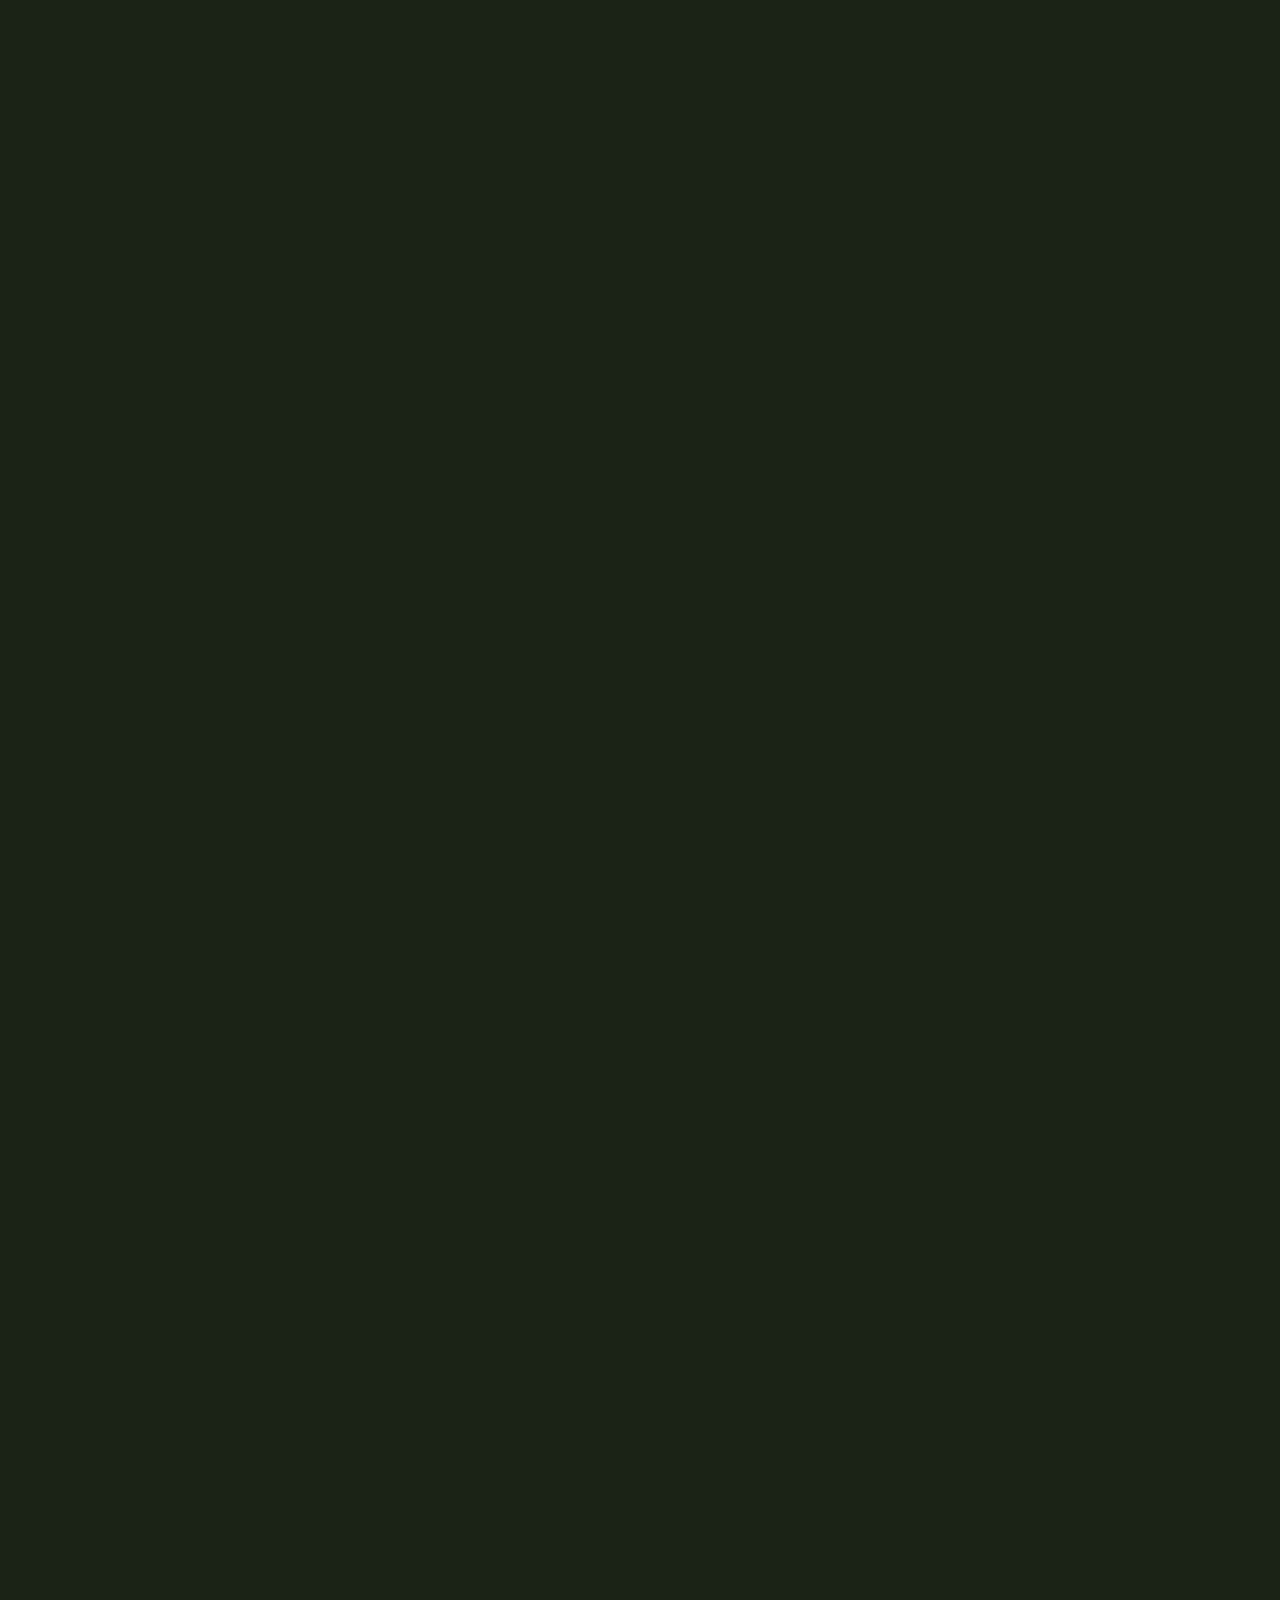
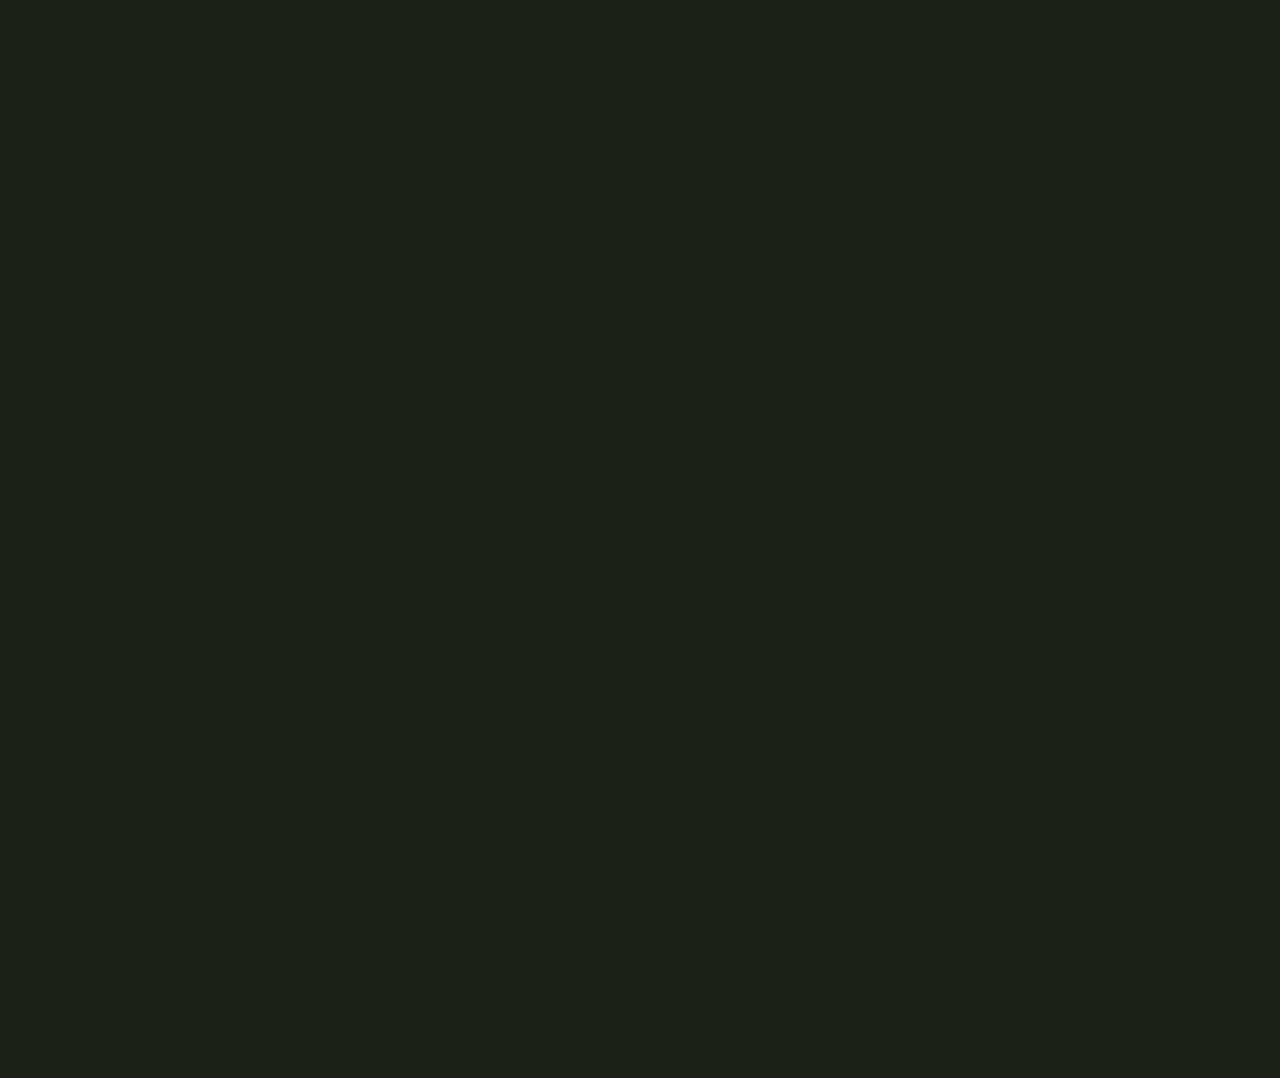
==== index.html @ 8274d542 "first commit" ====
<!DOCTYPE html>
<html lang="en">
<head>
    <meta charset="UTF-8">
    <meta name="viewport" content="width=device-width, initial-scale=1.0">
    <title>Document</title>
    <link rel="stylesheet" href="style.css">
</head>
<body>
    <nav>
         <div id="logo">
            <img src="./photos/plant 1.png" alt="plant">
            <h2>Planto</h2>
         </div>
         <div id="middle_content">
            <li>Home</li>
            <li>plant Type <img src="photos/Polygon 1.png" alt=""></li>
            <li>More</li>
            <li>Contact</li>
         </div>
        <div id="icons">
            <img src="photos/search-interface-symbol 1.png" alt="">
            <img src="photos/bag 1.png" alt="">
            <img src="photos/Group 3.png" alt="">
        </div>
    </nav>    
    <div id="container">
      <img  id =" background_img" src="photos/background.png" alt="">
      <div class="text">
        <h1>Breath Natural</h1>
        <p>
            Lorem ipsum dolor sit amet, consectetur adipiscing elit, sed do eiusmod tempor incididunt ut labore et dolore magna aliqua.
        </p>
        <div class="text_button">
            <button class="button1">Explore</button>
           <div><button class="button2"> <img src="photos/Polygon 1.png" alt=""></div>
            <span>Live Demo...</span> 
        </div>
        
      </div>
      <div id="plant_box">
          <img  src="photos/Rose Gold Feminine Calligraphy Monogram Logo(15) 1.png" alt="">
          <div class="content">
            <h3>Trendy House plant</h3>
           <h1>Calathea Plant</h1>
           <button class="button">Buy Now</button>
          </div>
      </div>
    </div> 



    <script src="https://cdnjs.cloudflare.com/ajax/libs/gsap/3.12.5/gsap.min.js" integrity="sha512-7eHRwcbYkK4d9g/6tD/mhkf++eoTHwpNM9woBxtPUBWm67zeAfFC+HrdoE2GanKeocly/VxeLvIqwvCdk7qScg==" crossorigin="anonymous" referrerpolicy="no-referrer"></script>
    <script src="script.js"></script>
</body>
</html>
---- style.css ----
*{
    margin: 0;
    padding: 0;
    box-sizing: border-box;
    font-family:'inter';
}

body{
    width: 100%;
    height: 100%;
    background: #1B2316;
}
nav{
    height: 86px;
    width: 100%;
    /* background: #000; */
    display: flex;
    align-items: center;
    justify-content: space-between;
    padding: 30px 30px;
}
#logo{
    background: #fff;
    height: 0px;
    width: 0px;
    display: flex;
    align-items: center;
    gap: 30px;
    background: transparent;
}
#logo h2{
    color: #FFFFFF;
    font-size: 30px;
    opacity: 75%;
    margin-top: 5px;
    /* font-weight: 500; */
}

#middle_content{
    margin-left: 70px;
    display: flex;
    align-items: center;
    justify-content: space-between;
    gap: 45px;
    list-style: none;
    color: #ffffff;
    font-size: 22px;
    font-weight: 500;
    opacity: 75%;
    cursor: pointer;
    padding-top: 5px;
}

#icons{
    display: flex;
    align-items: center;
    justify-content: space-between;
    gap: 45px;
    opacity: 75%;
    cursor: pointer;
}

#container{
    height: 100%;
    width: 100%;
    overflow-x: hidden;
    position: relative;
    display: flex;
    justify-content: center;
  
    
}
 #background_img{
    width: 100%;
    height: 100%;
    z-index: -1;
    opacity: 0.5;
    position: relative;
}
#container .text{
   position: absolute;
   z-index: 1;
   top: 0;
   left:0 ;
   padding: 0 2%;

}
#container .text h1{
    font-size: 103px;
    width: 750px;
    margin-top: 10%;
    color: rgba(255, 255, 255, 0.75);
}
.text p{
    font-size: 20px;
    width: 750px;
    margin-top: 15px;
    color: rgba(255, 255, 255, 0.75);
}
.text .text_button{
    display: flex;
    flex-direction: row;
    gap: 30px;
}
.text .button1{
    margin-top: 10px;
    height: 55px;
    width: 190px;
    margin-top: 30px;
    border-radius: 12px;
    background-color: transparent;
    border:1px solid rgba(255, 255, 255, 0.75);
    color: rgba(255, 255, 255, 0.75);
    font-size: 34px;
}
.text .button2{
    height: 50px;
    width: 50px;
    margin-top: 36px;
    border-radius: 50%;
    background-color: transparent;
    border:1px solid rgba(255, 255, 255, 0.75);
    color: rgba(255, 255, 255, 0.75);
    font-size: 34px;
    display: flex;
    flex-direction: row;
    align-items: center;
    justify-content: center;
}
.text .button2 img{
    transform: rotate(-90deg) !important;
    scale: 2;
}
.text .text_button span{
    color: rgba(255, 255, 255, 0.75);
    margin-top: 51px;
    margin-left:-20px ;
}
#plant_box{
    position: absolute;
    z-index: 1;
    top: 0;
    right: 0;
    background-color: rgba(255, 255, 255, 0.05);
    border-radius: 77px;
    height: 500px;
    width: 30%;
    margin-top: 250px;
    margin-right: 50px;
    /* position: relative; */
    display: flex;
    flex-direction: column;
    align-items: center;
    justify-content: center;

}

#plant_box img{
    height: 90%;
    opacity: 1;
    z-index: 2;
    position: absolute;
    top:-25%;

}
#plant_box .content{
    margin-top:100px ;
    margin-left: -45px;

}
 #plant_box h3{
    color: #fff;
    opacity: 75%;
    font-size: 20px;
    font-weight: 300;
}
#plant_box h1{
    color: #fff;
    opacity: 75%;
    margin-top: 10px;
    font-size: 35px;
    font-weight: 500;
}
#plant_box .button{
    height: 64px;
    width: 200px;
    margin-top: 20px;
    border-radius: 10px;
    background-color: transparent;
    border:1px solid rgba(255, 255, 255, 0.75);
    color: rgba(255, 255, 255, 0.75);
    font-weight: 500;
    font-size: 30px;
}
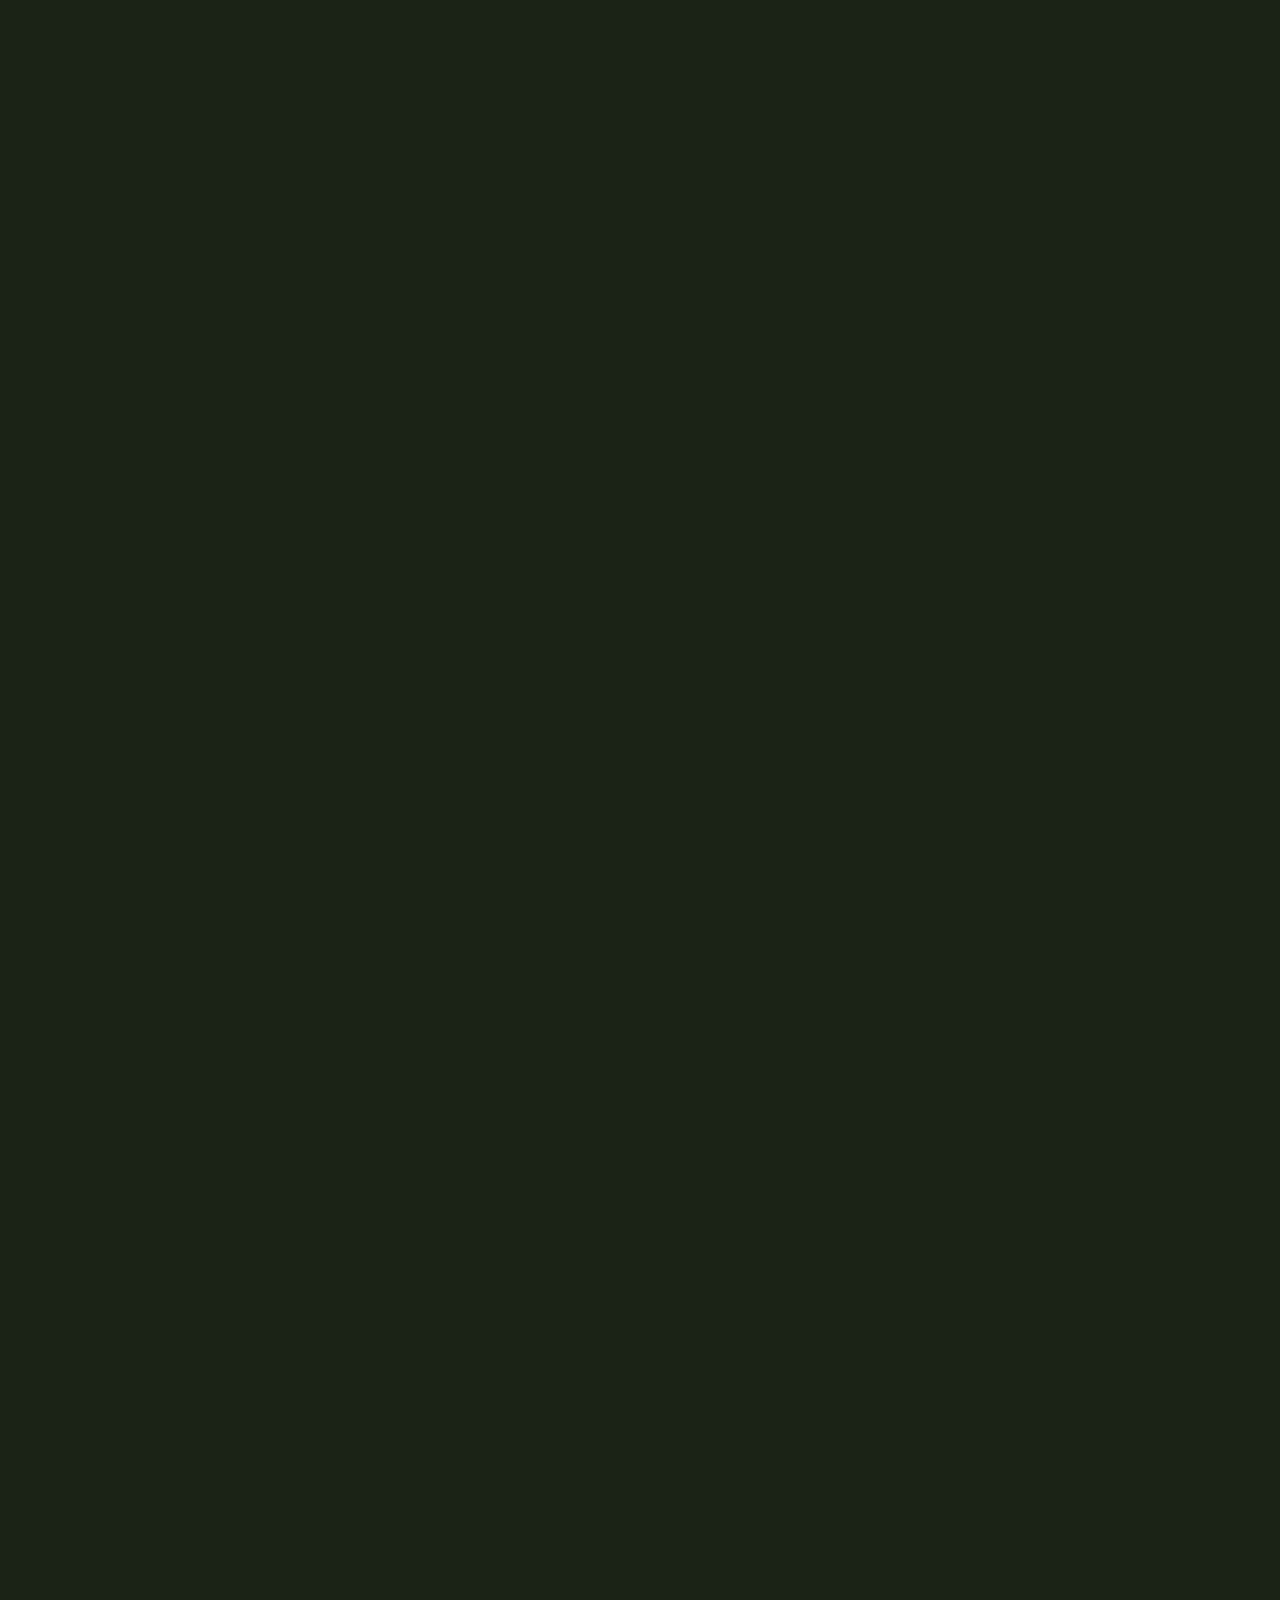
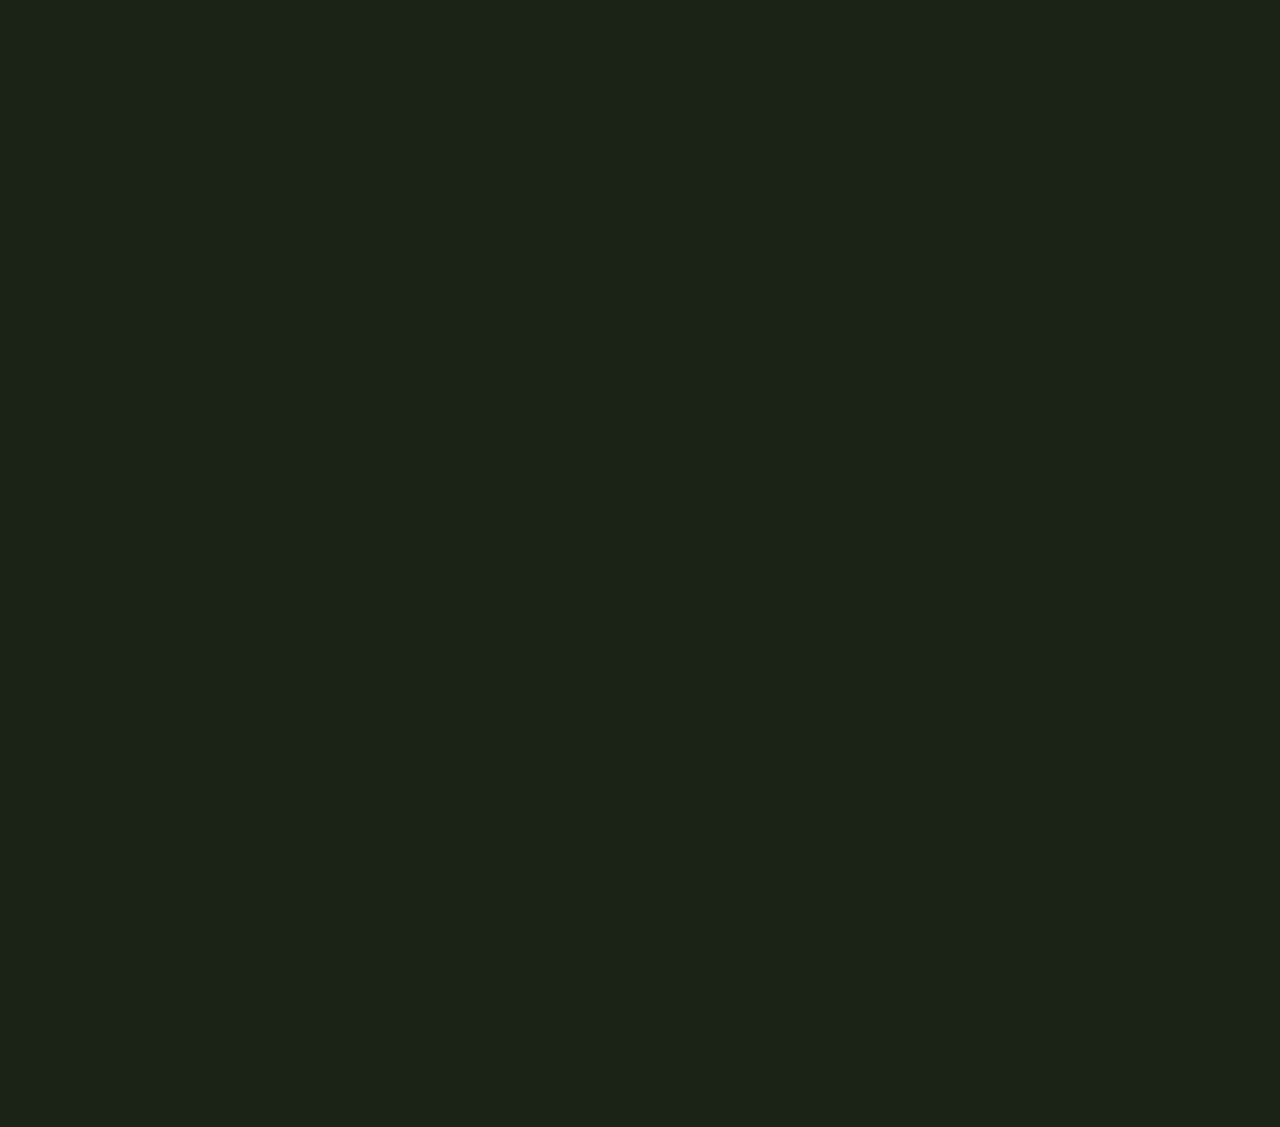
==== commit 25a4c289: "second commit" ====
--- a/index.html
+++ b/index.html
@@ -9,7 +9,7 @@
 <body>
     <nav>
          <div id="logo">
-            <img src="./photos/plant 1.png" alt="plant">
+            <img src="photos/plant 1.png" alt="">
             <h2>Planto</h2>
          </div>
          <div id="middle_content">
--- a/style.css
+++ b/style.css
@@ -11,54 +11,84 @@
     background: #1B2316;
 }
 nav{
-    height: 86px;
-    width: 100%;
-    /* background: #000; */
+    height: 15vh;
+    width: 100%;
     display: flex;
     align-items: center;
     justify-content: space-between;
-    padding: 30px 30px;
-}
-#logo{
+    padding: 2.3em 2.3em;
+    /* background-color: black; */
+}
+
+ nav #logo{
     background: #fff;
-    height: 0px;
-    width: 0px;
-    display: flex;
-    align-items: center;
-    gap: 30px;
+    height: 0%;
+    width: 0%;
+    display: flex;
+    align-items: center;
+    gap:1.8em;
     background: transparent;
 }
-#logo h2{
+ nav #logo h2{
     color: #FFFFFF;
-    font-size: 30px;
-    opacity: 75%;
-    margin-top: 5px;
-    /* font-weight: 500; */
+    font-size: 2em;
+    opacity: 75%;
+    margin-top: 2%;
 }
 
 #middle_content{
-    margin-left: 70px;
+    margin-left: 5%;
     display: flex;
     align-items: center;
     justify-content: space-between;
-    gap: 45px;
+    gap: 2em;
     list-style: none;
     color: #ffffff;
-    font-size: 22px;
+    font-size: 1.5em;
     font-weight: 500;
     opacity: 75%;
     cursor: pointer;
-    padding-top: 5px;
 }
 
 #icons{
     display: flex;
     align-items: center;
     justify-content: space-between;
-    gap: 45px;
+    gap: 2em;
     opacity: 75%;
     cursor: pointer;
 }
+@media screen and (max-width:480px) {
+     nav{
+        height:10vh ;
+        /* background: #000; */
+        padding: 0 5px;
+        /* gap: 1em; */
+     }
+     nav #logo{
+        /* height: vh; */
+        gap: 1em;
+     scale: 0.5;
+    
+     }
+     nav #logo h2{
+       
+       font-size: 25px;
+     }
+     #middle_content{
+     /* display: none; */
+     font-size: 10px;
+     gap: 1.2em;
+     margin-left: 25%;
+     /* scale: 0.5; */
+     }
+     #icons{
+        gap: 1em;
+        scale: 0.5;
+     }
+}
+
+
 
 #container{
     height: 100%;
@@ -72,7 +102,7 @@
 }
  #background_img{
     width: 100%;
-    height: 100%;
+    height: calc(100%-15vh);
     z-index: -1;
     opacity: 0.5;
     position: relative;
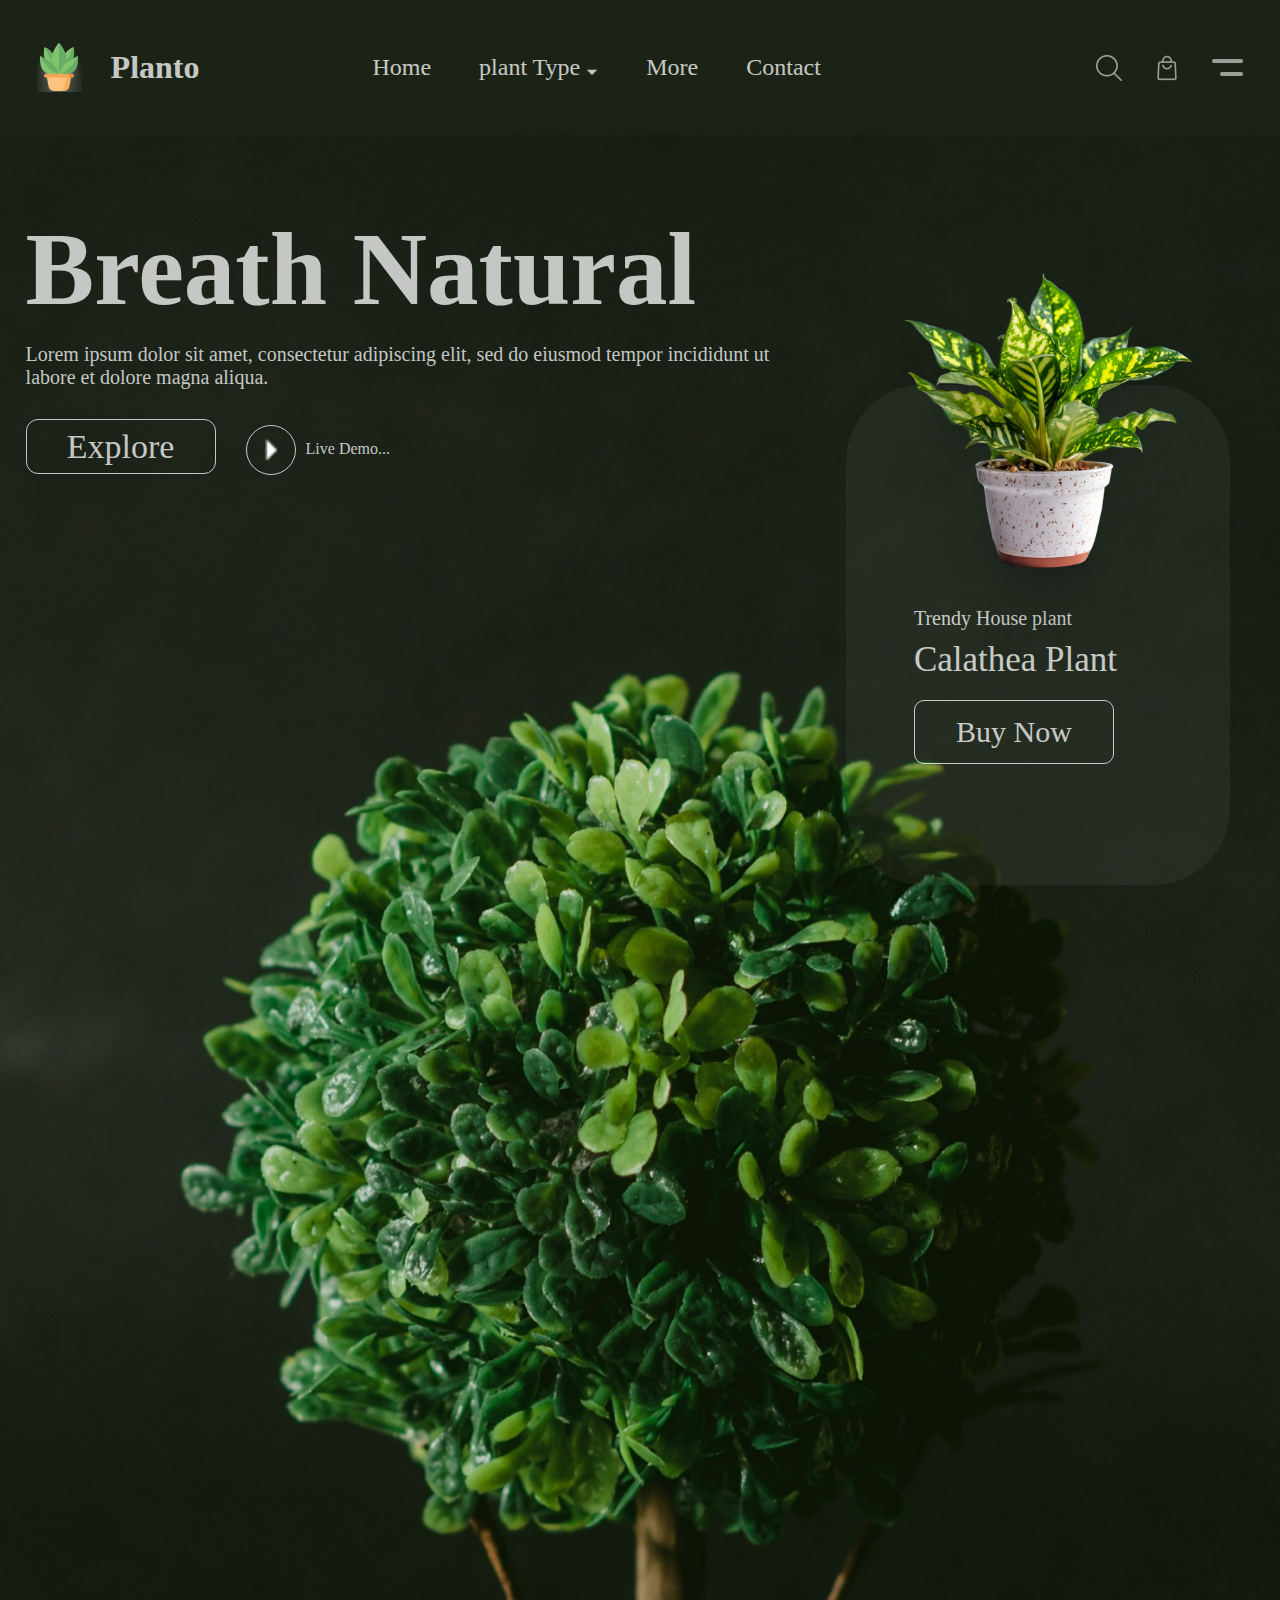
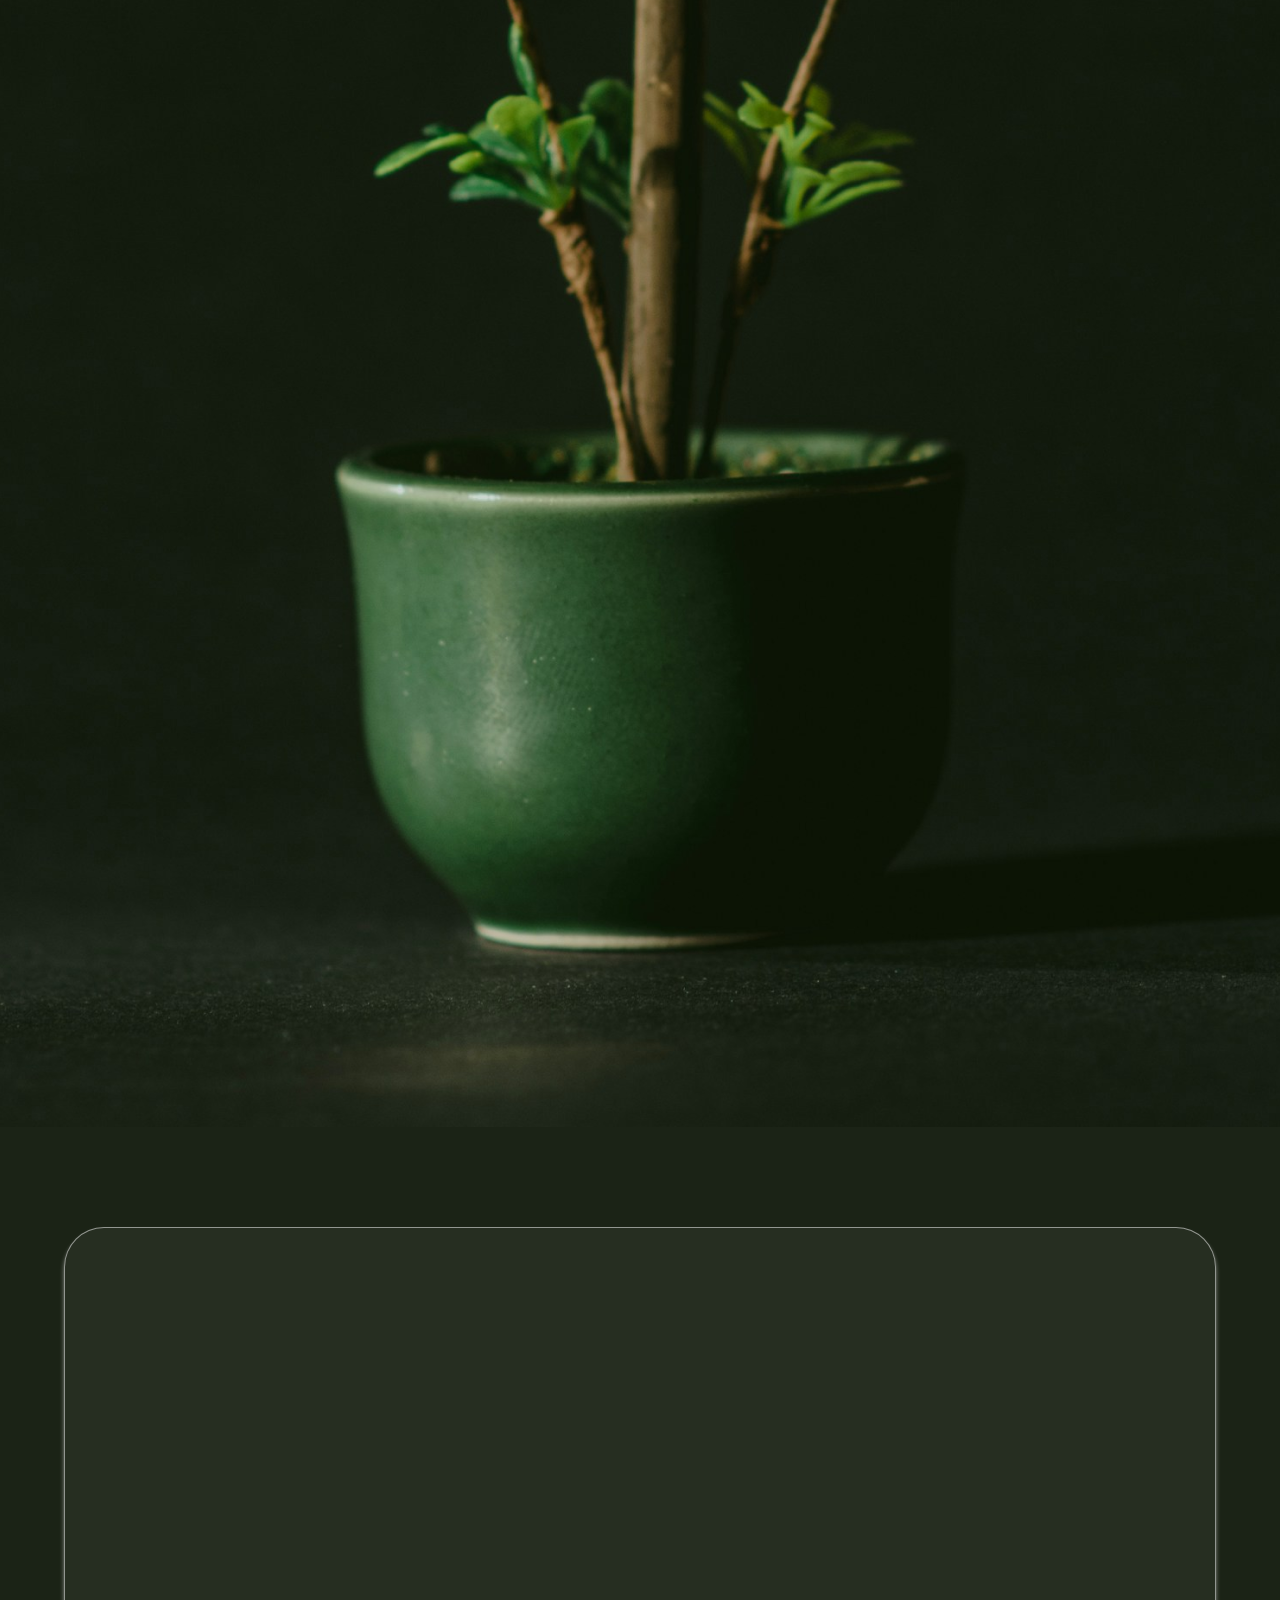
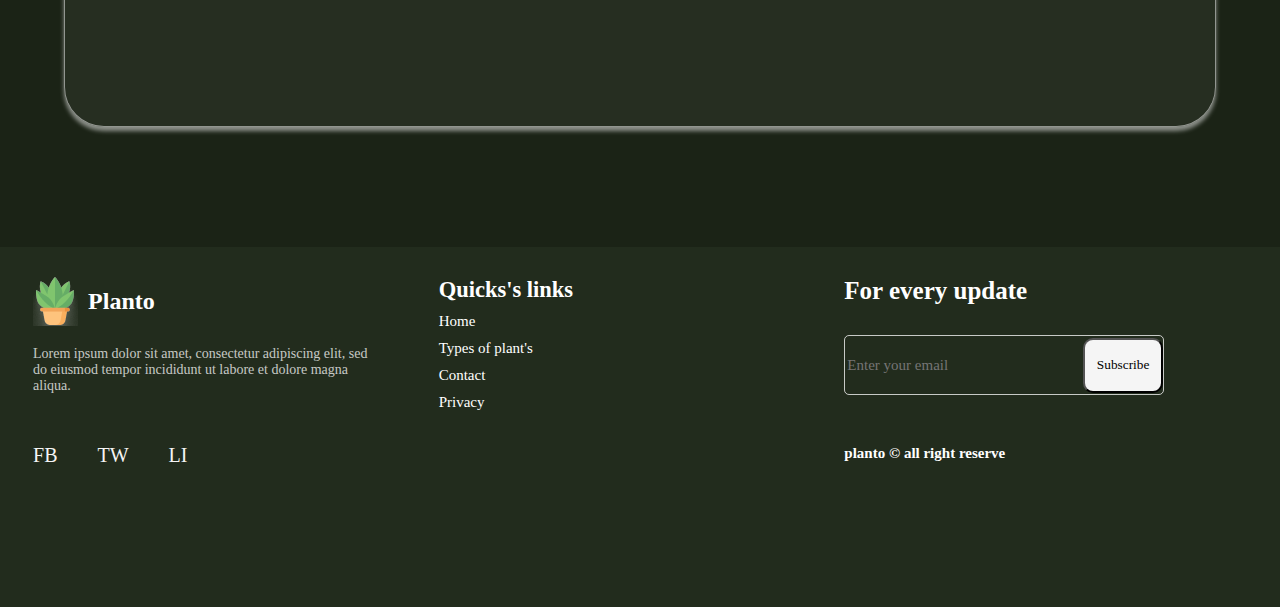
==== commit 90534a6d: "changes" ====
--- a/index.html
+++ b/index.html
@@ -14,18 +14,24 @@
          </div>
          <div id="middle_content">
             <li>Home</li>
-            <li>plant Type <img src="photos/Polygon 1.png" alt=""></li>
+            <li class="type">plant Type <img src="photos/Polygon 1.png" alt=""></li>
             <li>More</li>
             <li>Contact</li>
          </div>
         <div id="icons">
             <img src="photos/search-interface-symbol 1.png" alt="">
             <img src="photos/bag 1.png" alt="">
-            <img src="photos/Group 3.png" alt="">
+            <img class="group_icon" src="photos/Group 3.png" alt="">
         </div>
     </nav>    
     <div id="container">
       <img  id =" background_img" src="photos/background.png" alt="">
+      <div class="middle_content2">
+        <li>Home</li>
+        <li>plant Type </li>
+        <li>More</li>
+        <li>Contact</li>
+    </div>
       <div class="text">
         <h1>Breath Natural</h1>
         <p>
@@ -47,7 +53,44 @@
           </div>
       </div>
     </div> 
+    
+    <div id="page4">
 
+      <div id="ourBest">
+
+      </div>
+      <footer>
+          <div id="first">
+            <div id="logo">
+              <img src="photos/plant 1.png" alt="">
+              <h2>Planto</h2>
+           </div>
+           <p>Lorem ipsum dolor sit amet, consectetur adipiscing elit, sed do eiusmod tempor incididunt ut labore et dolore magna aliqua.</p>
+           <div class="firstList">
+            <a href="#">FB</a>
+            <a href="#">TW</a>
+            <a href="#">LI</a>
+           </div>
+          </div>
+          <div id="second">
+          <h2>  Quicks's links</h2>
+            <li>Home</li>
+            <li>Types of plant's</li>
+            <li>Contact</li>
+            <li>Privacy</li>
+          </div>
+          <div id="third">
+            <h1>For every update</h1>
+            <div class="input-container">
+              <input type="email" id="newsletter" placeholder="Enter your email">
+              <button id="subscribe">Subscribe</button>
+            </div>
+            <h2>planto © all right reserve</h2>
+          </div>
+      </footer>
+  
+    </div>
+    
 
 
     <script src="https://cdnjs.cloudflare.com/ajax/libs/gsap/3.12.5/gsap.min.js" integrity="sha512-7eHRwcbYkK4d9g/6tD/mhkf++eoTHwpNM9woBxtPUBWm67zeAfFC+HrdoE2GanKeocly/VxeLvIqwvCdk7qScg==" crossorigin="anonymous" referrerpolicy="no-referrer"></script>
--- a/style.css
+++ b/style.css
@@ -58,51 +58,58 @@
     opacity: 75%;
     cursor: pointer;
 }
-@media screen and (max-width:480px) {
+
+@media screen and (max-width:768px) {
      nav{
         height:10vh ;
         /* background: #000; */
-        padding: 0 5px;
+        padding: 0 20px;
         /* gap: 1em; */
      }
      nav #logo{
         /* height: vh; */
         gap: 1em;
-     scale: 0.5;
-    
+        scale: 0.5;
      }
      nav #logo h2{
-       
        font-size: 25px;
      }
      #middle_content{
-     /* display: none; */
-     font-size: 10px;
-     gap: 1.2em;
-     margin-left: 25%;
-     /* scale: 0.5; */
+        display: none;
      }
      #icons{
         gap: 1em;
-        scale: 0.5;
+        scale: 0.6;
+        margin-left: 10px;
+     }
+     #container .middle_content2{
+        display: block;
      }
 }
 
 
 
 #container{
-    height: 100%;
+    height: calc(100%-15vh);
     width: 100%;
     overflow-x: hidden;
     position: relative;
     display: flex;
-    justify-content: center;
-  
-    
-}
+    justify-content: center;    
+}
+#container .middle_content2{
+    background-color: white;
+    height:90vh;
+    width: 50%;
+        position: absolute;
+        z-index: 6;
+        top: 0;
+        right: 0;
+        display: none;
+    }
  #background_img{
     width: 100%;
-    height: calc(100%-15vh);
+    height: 100%;
     z-index: -1;
     opacity: 0.5;
     position: relative;
@@ -221,4 +228,123 @@
     color: rgba(255, 255, 255, 0.75);
     font-weight: 500;
     font-size: 30px;
-} +} 
+
+
+
+
+/* footer */
+#page4{
+height: 120vh;
+width: 100%;
+display: flex;
+flex-direction: column;
+align-items: center;
+justify-content: space-between;
+}
+#page4 #ourBest{
+    background-color: rgba(255, 255, 255, 0.05);
+    border:0.5px solid rgba(255, 255, 255, 0.5);
+    box-shadow: 0px 4px 4px 0px rgba(255, 255, 255, 0.5);
+    width: 90%;
+    /* margin-top: 300px; */
+    margin-top: 100px;
+    margin-bottom: 50px;
+    height:500px;
+    border-radius: 40px;
+    /* margin-top: 70px; */
+}
+#page4 footer{
+    background: #222C1D;
+    height: 40vh;
+    width: 100%;
+    padding: 30px;
+    display: flex;
+    flex-direction: row;
+   justify-content: space-evenly;
+   color:#fff ;
+   list-style: none;
+}
+#page4 footer #first,#second,#third{
+  width: 33%;
+}
+#page4 #first #logo{
+display: flex;
+flex-direction: row;
+align-items: center;
+gap: 10px;
+}
+#page4 #first p{
+   font-size: 14px;
+   width: 350px;
+   margin-top: 20px;
+   color: rgba(255, 255, 255, 0.75);
+}
+a{
+    text-decoration: none;
+    color: whitesmoke;
+}
+#page4 #first .firstList {
+    /* list-style: none; */
+    margin-top: 50px;
+    display: flex;
+    flex-direction: row;
+    color: white;
+    gap: 40px;
+    font-size: 20px;
+    text-decoration: none;
+}
+#first .firstlist a{
+    text-decoration: none !important;
+}
+#second{
+    display: flex;
+    flex-direction: column;
+    gap: 10px;
+    font-size: 15px;
+}
+#second h1{
+    font-size: 20px;
+}
+#second li{
+    gap: 5px;
+}
+#third{
+    display: flex;
+    flex-direction: column;
+    gap: 30px;
+}
+#third .input-container{
+    height: 60px;
+    width:320px ;
+    /* background-color: red; */
+    display: flex;
+    flex-direction: row;
+    align-items: center;
+    border-radius: 5px;
+    border: 1px solid rgba(255, 255, 255, 0.75);;
+}
+#third input{
+    height: 60px;
+    width: 450px;
+    background-color: transparent;
+    border: none;
+    padding: 2px;
+    font-size: 15px;
+}
+#third h2{
+    font-size: 15px;
+    margin-top: 20px;
+}
+#third h1{
+    font-size: 25px;
+}
+#third button{
+    height: 55px;
+    width: 150px;
+    background-color: whitesmoke;
+    border-radius: 10px;
+    -webkit-appearance: none;
+  -moz-appearance: none;
+  appearance: none;
+}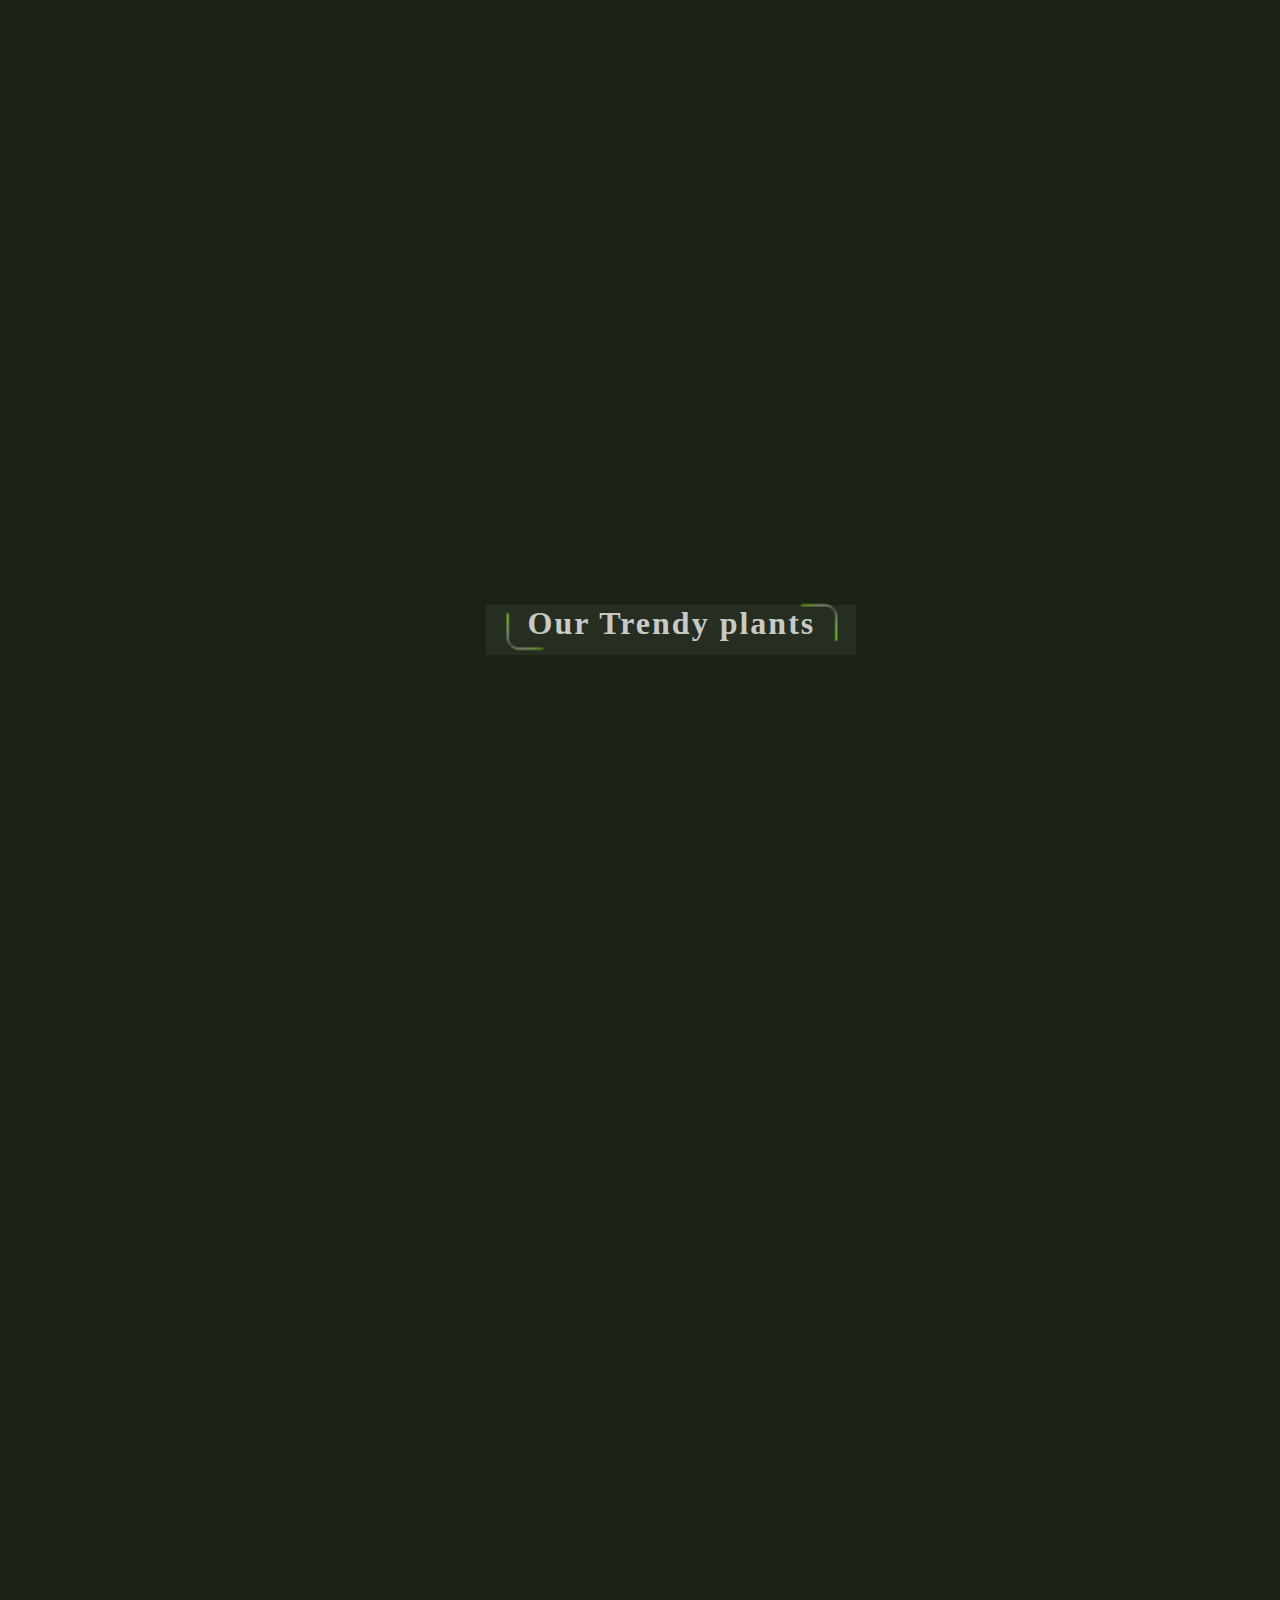
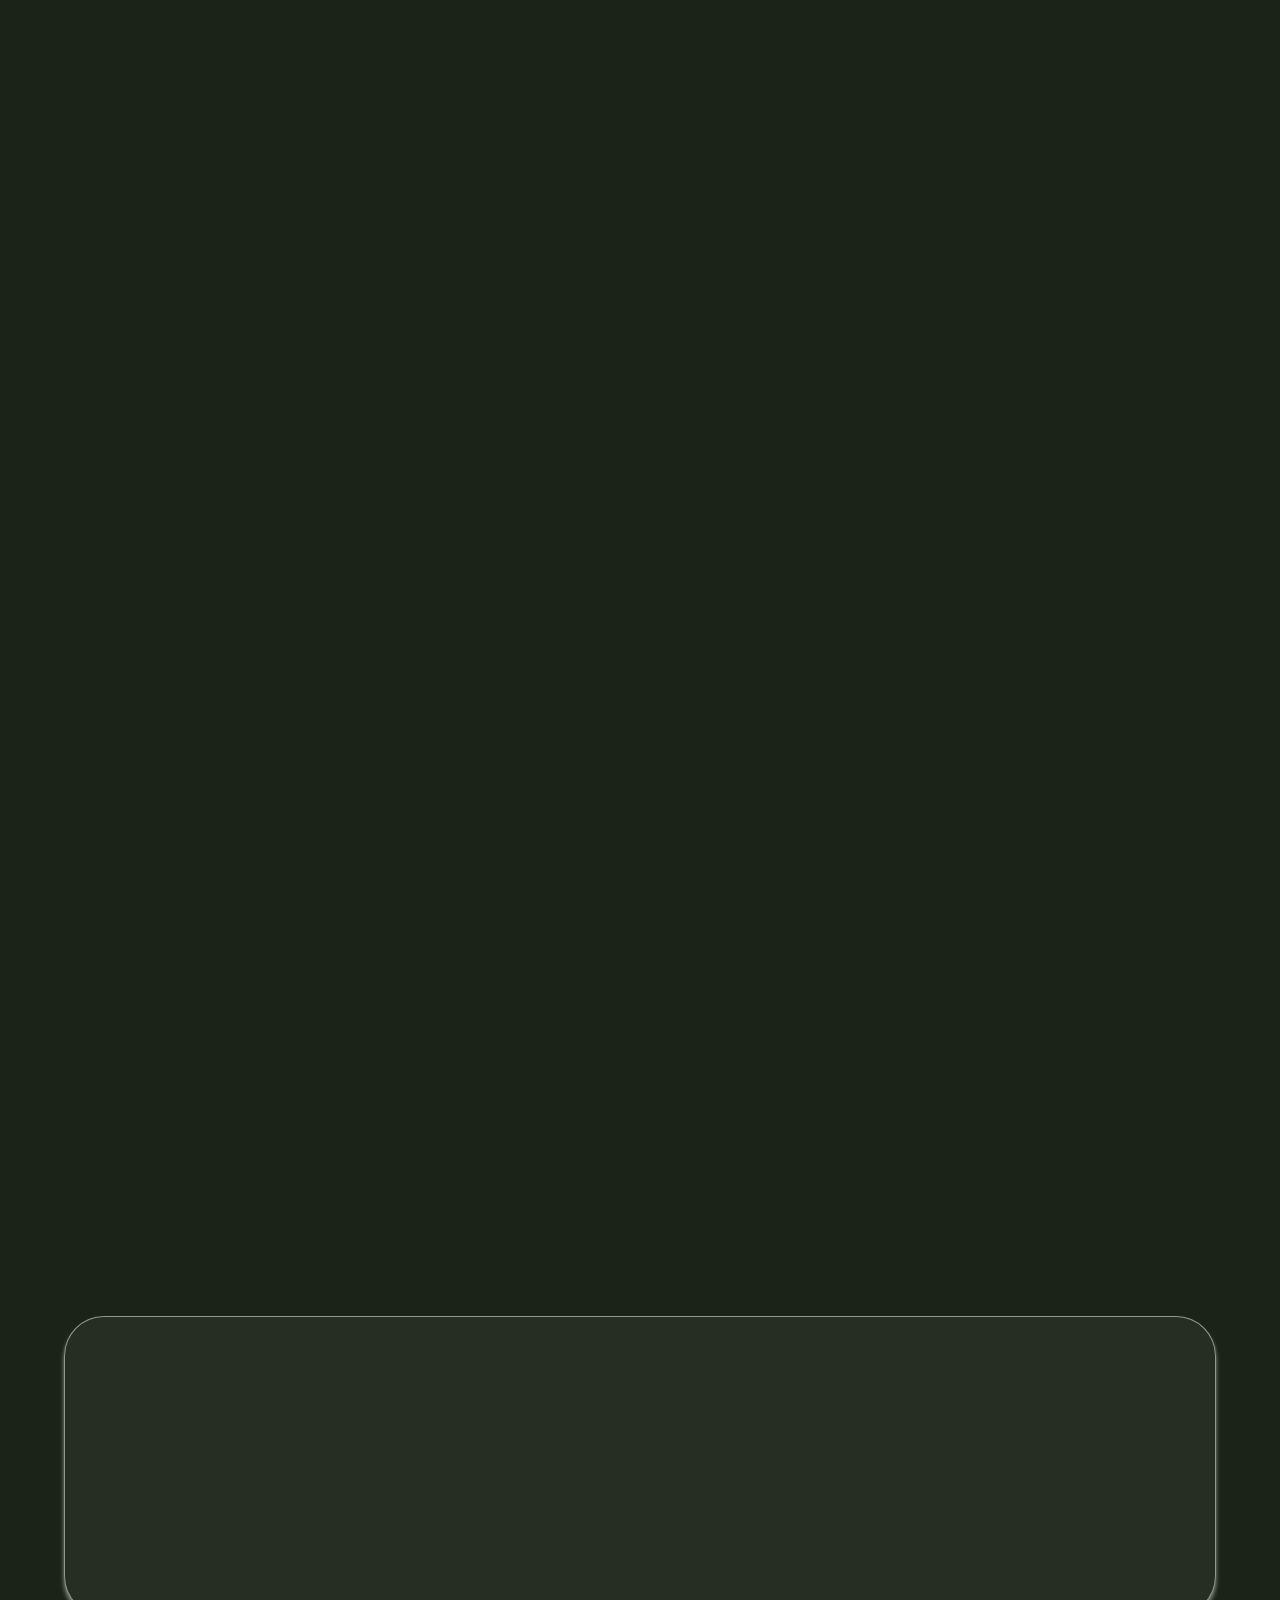
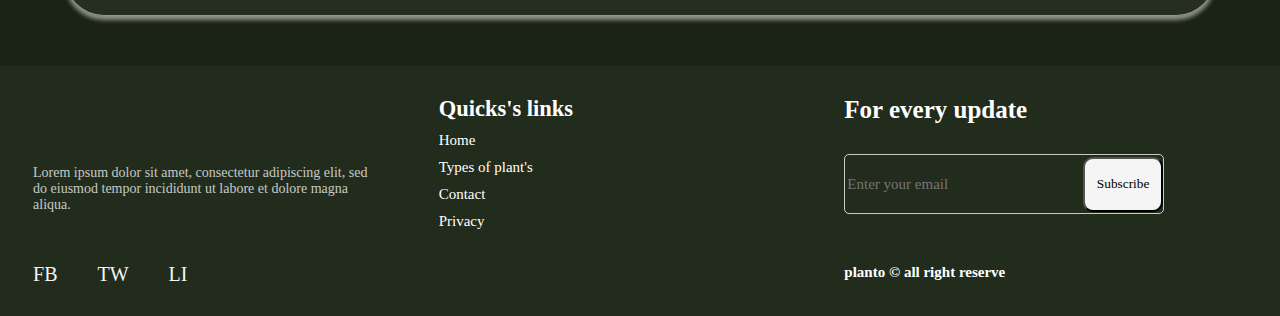
==== commit b55871b0: "fourth" ====
--- a/index.html
+++ b/index.html
@@ -12,6 +12,7 @@
             <img src="photos/plant 1.png" alt="">
             <h2>Planto</h2>
          </div>
+
          <div id="middle_content">
             <li>Home</li>
             <li class="type">plant Type <img src="photos/Polygon 1.png" alt=""></li>
@@ -25,13 +26,13 @@
         </div>
     </nav>    
     <div id="container">
-      <img  id =" background_img" src="photos/background.png" alt="">
+      <img  id =" background_img" src="photos/background2.png" alt="">
       <div class="middle_content2">
         <li>Home</li>
         <li>plant Type </li>
         <li>More</li>
         <li>Contact</li>
-    </div>
+      </div>
       <div class="text">
         <h1>Breath Natural</h1>
         <p>
@@ -52,12 +53,76 @@
            <button class="button">Buy Now</button>
           </div>
       </div>
+       
+      <div class="face">
+        <img src="photos/unsplash_3TLl_97HNJo.png" alt="">
+      </div>
+      <div class="small_text">
+        <h1>Our Trendy plants</h1>
+        <img src="photos/Vector 1.png" alt="" class="vector1">
+        <img src="photos/Vector 1.png" alt="" class="vector2">
+      </div>
+      <div class="container1">
+        <div class="img">
+          <img src="photos/Rose Gold Feminine Calligraphy Monogram Logo(20) 1.png" alt="">
+        </div>
+      </div>
+      <div class="container2">
+        
+          <img src="photos/Rose Gold Feminine Calligraphy Monogram Logo(15) 5.png" alt="">
+        
+      </div>
+
     </div> 
+    <!-- <div id="page2"> 
+      <div class="small_text">
+        <h1>Our Trendy plants</h1>
+        <img src="photos/Vector 1.png" alt="" class="vector1">
+        <img src="photos/Vector 1.png" alt="" class="vector2">
+      </div>
+      <div class="box1">
+       <div>
+        <img class="Rectangle6"   src="photos/Rectangle 6.png" alt="">
+        <img src="photos/Rose Gold Feminine Calligraphy Monogram Logo(20) 1.png" alt="">
+      
+      </div>
+       <div><img class="Rectangle6" src="photos/Rectangle 6.png" alt=""></div>
+       <div><img class="Rectangle6" src="photos/Rectangle 6.png" alt=""></div>
+      </div>
+      <div class="box2">
+          <div><img class="Rectangle6" src="photos/Rectangle 6.png" alt=""></div>
+          <div><img class="Rectangle6" src="photos/Rectangle 6.png" alt=""></div>
+          <div><img class="Rectangle6" src="photos/Rectangle 6.png" alt=""></div>
+      </div>
+      <div class="small_text2">
+        <div class="small_text"></div>
+        <h1>Our Trendy plants</h1>
+        <img src="photos/Vector 1.png" alt="" class="vector1">
+        <img src="photos/Vector 1.png" alt="" class="vector2">
+      </div>
+      <div class="box3">
+          <div><img  class="Rectangle5"  src="photos/Rectangle 7.png" alt=""></div>
+          <div><img  class="Rectangle5"  src="photos/Rectangle 7.png" alt=""></div>
+          <div><img  class="Rectangle5"  src="photos/Rectangle 7.png" alt=""></div>
+      </div>
+      <div class="small_text3">
+        <div class="small_text"></div>
+        <h1>Our Trendy plants</h1>
+        <img src="photos/Vector 1.png" alt="" class="vector1">
+        <img src="photos/Vector 1.png" alt="" class="vector2">
+      </div>-->
     
     <div id="page4">
+      
+        <div class="small_text">
+        <h1>Our Trendy plants</h1>
+        <img src="photos/Vector 1.png" alt="" class="vector1">
+        <img src="photos/Vector 1.png" alt="" class="vector2">
+      </div>
+        
 
       <div id="ourBest">
-
+       <!-- <img  class="ourBestImg" src="photos/Rose Gold Feminine Calligraphy Monogram Logo(15) 4.png" alt=""> -->
       </div>
       <footer>
           <div id="first">
@@ -87,9 +152,12 @@
             </div>
             <h2>planto © all right reserve</h2>
           </div>
-      </footer>
+       </footer>
   
-    </div>
+      </div>
+
+    
+   
     
 
 
--- a/style.css
+++ b/style.css
@@ -92,11 +92,60 @@
 #container{
     height: calc(100%-15vh);
     width: 100%;
-    overflow-x: hidden;
+    overflow: hidden;
     position: relative;
-    display: flex;
-    justify-content: center;    
-}
+    display: flex; 
+     justify-content: center;  
+
+}
+#container .container1 img{
+  position: absolute;
+  top: -90%;
+  left: -17%;
+  scale: 0.6;
+  opacity: 1;  
+}
+#container .container2 img{
+    position: absolute;
+    top: -35%;
+    right: -10%;
+    opacity: 1;  
+    scale: 1.1;
+  }
+ .small_text{
+    position: absolute;
+    width: 370px;
+    height: 50px;
+    top: 45%;
+    left: 38%;
+    text-align: center;
+    /* background: rgba(255, 255, 255, 0.05); */
+    z-index: 9;
+  }
+  .small_text h1{
+    color: rgba(255, 255, 255, 0.75);
+    letter-spacing: 2px;
+  }
+  .small_text .vector1{
+    position: absolute;
+    bottom: -15%;
+    right:0;
+    scale: 0.5;
+  }
+  .small_text .vector2{
+    position: absolute;
+    top: -23%;
+    left:0.5%;
+    scale: 0.5;
+    transform: rotate(180deg);
+  }
+  
+
+
+  #container .face img{
+    margin-top: 20px;
+    margin-left: 20px;
+  }
 #container .middle_content2{
     background-color: white;
     height:90vh;
@@ -111,8 +160,10 @@
     width: 100%;
     height: 100%;
     z-index: -1;
-    opacity: 0.5;
-    position: relative;
+    opacity: 0.4;
+    position: absolute;
+    top: 50%;
+    transform: translateY(-50%);
 }
 #container .text{
    position: absolute;
@@ -138,6 +189,7 @@
     display: flex;
     flex-direction: row;
     gap: 30px;
+    cursor: pointer;
 }
 .text .button1{
     margin-top: 10px;
@@ -149,6 +201,7 @@
     border:1px solid rgba(255, 255, 255, 0.75);
     color: rgba(255, 255, 255, 0.75);
     font-size: 34px;
+    cursor: pointer;
 }
 .text .button2{
     height: 50px;
@@ -163,6 +216,7 @@
     flex-direction: row;
     align-items: center;
     justify-content: center;
+    cursor: pointer;
 }
 .text .button2 img{
     transform: rotate(-90deg) !important;
@@ -230,121 +284,292 @@
     font-size: 30px;
 } 
 
-
-
-
-/* footer */
-#page4{
-height: 120vh;
-width: 100%;
-display: flex;
-flex-direction: column;
-align-items: center;
-justify-content: space-between;
-}
-#page4 #ourBest{
-    background-color: rgba(255, 255, 255, 0.05);
-    border:0.5px solid rgba(255, 255, 255, 0.5);
-    box-shadow: 0px 4px 4px 0px rgba(255, 255, 255, 0.5);
-    width: 90%;
-    /* margin-top: 300px; */
-    margin-top: 100px;
-    margin-bottom: 50px;
-    height:500px;
-    border-radius: 40px;
-    /* margin-top: 70px; */
-}
-#page4 footer{
-    background: #222C1D;
-    height: 40vh;
+.face{
+    position: absolute;
+    top: 30%;
+    left: 3%;
+    width: 400px;
+    height: 200px;
+    background: rgba(255, 255, 255, 0.05);
+    z-index: 9;
+    border-radius: 25px;
+}
+.container1{
+    position: absolute;
+    top: 55%;
+    left: 7%;
+    width: 1150px;
+    height: 370px;
+    background: rgba(255, 255, 255, 0.05);
+    z-index: 9;
+    border-radius: 100px;
+}
+.container2{
+    position: absolute;
+    top: 82%;
+    left: 7%;
+    width: 1150px;
+    height: 370px;
+    background: rgba(255, 255, 255, 0.05);
+    z-index: 9;
+    border-radius: 100px;
+}
+/* #page2{
     width: 100%;
-    padding: 30px;
-    display: flex;
+    height: 100%;
+    background: #1B2316;
+    position: relative;
+}
+#page2 .small_text{
+    position: absolute;
+    width: 370px;
+    height: 50px;
+    top: -5%;
+    left: 36%;
+    text-align: center;
+    /* background: rgba(255, 255, 255, 0.05); 
+    /* z-index: 9; 
+}
+#page2 .small_text2{
+    position: absolute;
+    width: 370px;
+    height: 50px;
+    top: 40%;
+    left: 36%;
+    text-align: center;
+    /* background: rgba(255, 255, 255, 0.05); 
+}
+#page2 .small_text3{
+    position: absolute;
+    width: 370px;
+    height: 50px;
+    top: 62%;
+    left: 36%;
+    margin-top: 200px;
+    text-align: center;
+    /* background: rgba(255, 255, 255, 0.05); 
+}
+.small_text2 h1{
+    color: rgba(255, 255, 255, 0.75);
+    letter-spacing: 2px;
+  }
+  .small_text2 .vector1{
+    position: absolute;
+    bottom: -10%;
+    right:0;
+    scale: 0.5;
+  }
+  .small_text2 .vector2{
+    position: absolute;
+    top: -23%;
+    left:0.5%;
+    scale: 0.5;
+    transform: rotate(180deg);
+  }
+
+  .small_text3 h1{
+    color: rgba(255, 255, 255, 0.75);
+    letter-spacing: 2px;
+  }
+  .small_text3 .vector1{
+    position: absolute;
+    bottom: -10%;
+    right:0;
+    scale: 0.5;
+  }
+  .small_text3 .vector2{
+    position: absolute;
+    top: -23%;
+    left:0.5%;
+    scale: 0.5;
+    transform: rotate(180deg);
+  }
+#page2 .box1{
+    display: flex;
+    align-items: center;
     flex-direction: row;
-   justify-content: space-evenly;
-   color:#fff ;
-   list-style: none;
-}
-#page4 footer #first,#second,#third{
-  width: 33%;
-}
-#page4 #first #logo{
+    justify-content: space-between;
+    margin-top: 200px;
+}
+#page2 .box2{
+    display: flex;
+    align-items: center;
+    flex-direction: row;
+    justify-content: space-between;
+}
+#page2 .box1 .Rectangle6{
+height: 400px;
+width: 400px;
+padding-left: 20px;
+padding-right: 20px;
+}
+#page2 .box2 .Rectangle6{
+    height: 400px;
+    width: 400px;
+    margin-top: 40px;
+    padding-left: 20px;
+    padding-right: 20px; 
+}
+#page2 .box3 {
 display: flex;
 flex-direction: row;
-align-items: center;
-gap: 10px;
-}
-#page4 #first p{
-   font-size: 14px;
-   width: 350px;
-   margin-top: 20px;
-   color: rgba(255, 255, 255, 0.75);
-}
-a{
-    text-decoration: none;
-    color: whitesmoke;
-}
-#page4 #first .firstList {
-    /* list-style: none; */
-    margin-top: 50px;
+justify-content: space-between;
+}
+#page2 .box3 .Rectangle5{
+    margin-top:250px;
+    height: 350px;
+width: 400px;
+padding-left: 20px;
+padding-right: 20px;
+} */
+
+
+
+/* footer */
+
+#page4{
+    height: 100vh;
+    width: 100%;
+    display: flex;
+    flex-direction: column;
+    align-items: center;
+    justify-content: space-between;
+}
+    #page4 .small_text{
+        /* position: absolute;
+        width: 370px;
+        height: 50px; */
+        /* top: 62%;
+        left: 36%; */
+        margin-top: 200px;
+        text-align: center;
+         background: rgba(255, 255, 255, 0.05); 
+    }
+    .small_text h1{
+        color: rgba(255, 255, 255, 0.75);
+        letter-spacing: 2px;
+      }
+      .small_text .vector1{
+        position: absolute;
+        bottom: -10%;
+        right:0;
+        scale: 0.5;
+      }
+      .small_text .vector2{
+        position: absolute;
+        top: -23%;
+        left:0.5%;
+        scale: 0.5;
+        transform: rotate(180deg);
+      }
+    #page4 #ourBest{
+        background-color: rgba(255, 255, 255, 0.05);
+        border:0.5px solid rgba(255, 255, 255, 0.5);
+        box-shadow: 0px 4px 4px 0px rgba(255, 255, 255, 0.5);
+        width: 90%;
+        /* margin-top: 300px; */
+        margin-top: 300px;
+        margin-bottom: 50px;
+        height:550px;
+        border-radius: 40px;
+        position: relative;
+    
+    }
+    #ourBest {
+        position: absolute;
+        top: 0;
+        left: 0;
+    }
+    #page4 footer{
+        background: #222C1D;
+        height: 40vh;
+        width: 100%;
+        padding: 30px;
+        display: flex;
+        flex-direction: row;
+       justify-content: space-evenly;
+       color:#fff ;
+       list-style: none;
+    }
+    #page4 footer #first,#second,#third{
+      width: 33%;
+    }
+    #page4 #first #logo{
     display: flex;
     flex-direction: row;
-    color: white;
-    gap: 40px;
-    font-size: 20px;
-    text-decoration: none;
-}
-#first .firstlist a{
-    text-decoration: none !important;
-}
-#second{
-    display: flex;
-    flex-direction: column;
+    align-items: center;
     gap: 10px;
-    font-size: 15px;
-}
-#second h1{
-    font-size: 20px;
-}
-#second li{
-    gap: 5px;
-}
-#third{
-    display: flex;
-    flex-direction: column;
-    gap: 30px;
-}
-#third .input-container{
-    height: 60px;
-    width:320px ;
-    /* background-color: red; */
-    display: flex;
-    flex-direction: row;
-    align-items: center;
-    border-radius: 5px;
-    border: 1px solid rgba(255, 255, 255, 0.75);;
-}
-#third input{
-    height: 60px;
-    width: 450px;
-    background-color: transparent;
-    border: none;
-    padding: 2px;
-    font-size: 15px;
-}
-#third h2{
-    font-size: 15px;
-    margin-top: 20px;
-}
-#third h1{
-    font-size: 25px;
-}
-#third button{
-    height: 55px;
-    width: 150px;
-    background-color: whitesmoke;
-    border-radius: 10px;
-    -webkit-appearance: none;
-  -moz-appearance: none;
-  appearance: none;
-}+    }
+    #page4 #first p{
+       font-size: 14px;
+       width: 350px;
+       margin-top: 20px;
+       color: rgba(255, 255, 255, 0.75);
+    }
+    a{
+        text-decoration: none;
+        color: whitesmoke;
+    }
+    #page4 #first .firstList {
+        /* list-style: none; */
+        margin-top: 50px;
+        display: flex;
+        flex-direction: row;
+        color: white;
+        gap: 40px;
+        font-size: 20px;
+        text-decoration: none;
+    }
+    #first .firstlist a{
+        text-decoration: none !important;
+    }
+    #second{
+        display: flex;
+        flex-direction: column;
+        gap: 10px;
+        font-size: 15px;
+    }
+    #second h1{
+        font-size: 20px;
+    }
+    #second li{
+        gap: 5px;
+    }
+    #third{
+        display: flex;
+        flex-direction: column;
+        gap: 30px;
+    }
+    #third .input-container{
+        height: 60px;
+        width:320px;
+        display: flex;
+        flex-direction: row;
+        align-items: center;
+        border-radius: 5px;
+        border: 1px solid rgba(255, 255, 255, 0.75);
+    }
+    #third input{
+        height: 60px;
+        width: 450px;
+        background-color: transparent;
+        border: none;
+        padding: 2px;
+        font-size: 15px;
+    }
+    #third h2{
+        font-size: 15px;
+        margin-top: 20px;
+    }
+    #third h1{
+        font-size: 25px;
+    }
+    #third button{
+        height: 55px;
+        width: 150px;
+        background-color: whitesmoke;
+        border-radius: 10px;
+        -webkit-appearance: none;
+      -moz-appearance: none;
+      appearance: none;
+    }